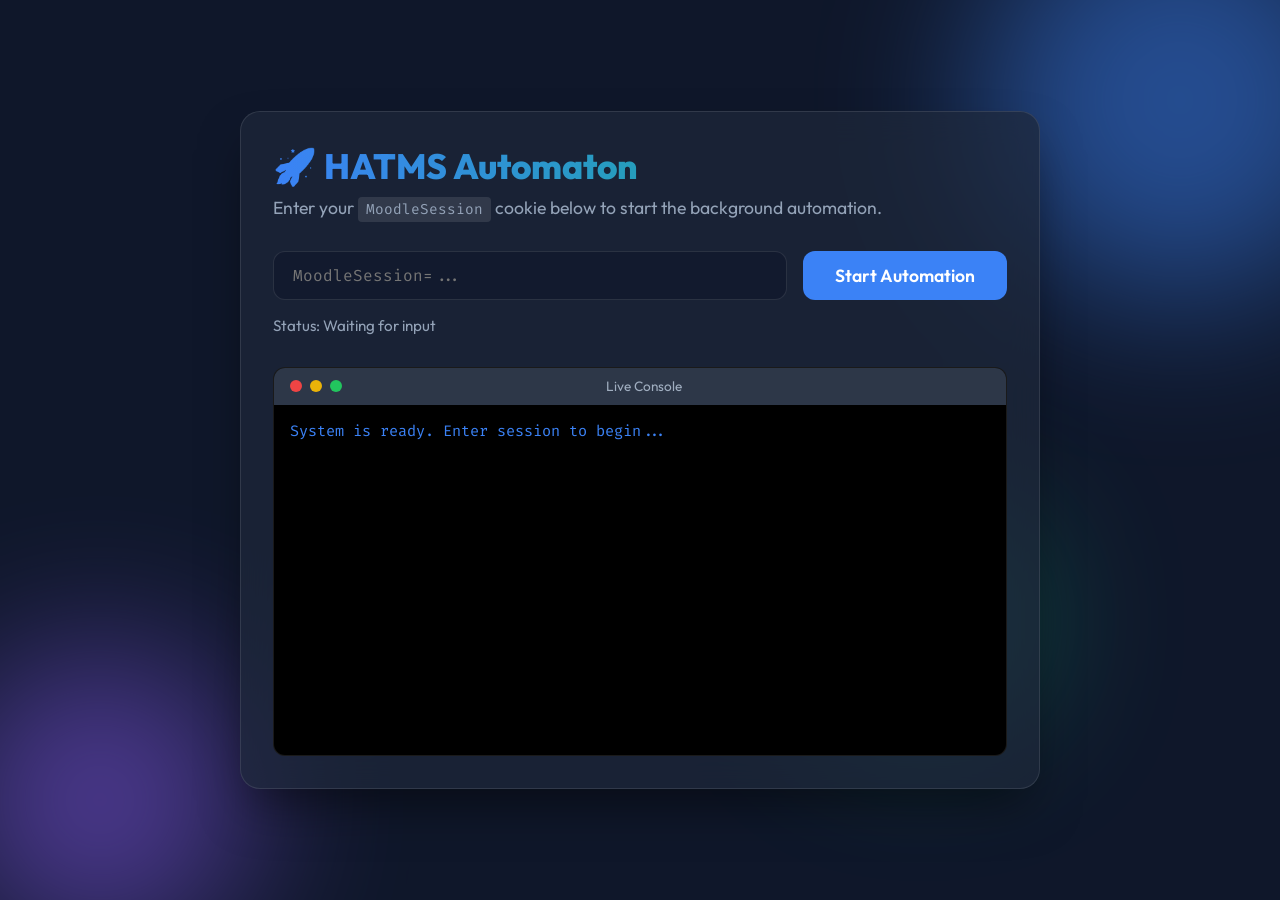
==== static/index.html @ 2408ff45 "feat: implement FastAPI web interface with streaming logs for HATMS automation" ====
<!doctype html>
<html lang="en" dir="ltr">
  <head>
    <meta charset="UTF-8" />
    <meta name="viewport" content="width=device-width, initial-scale=1.0" />
    <title>HATMS Web</title>
    <link rel="stylesheet" href="/static/style.css" />
    <!-- Google Fonts for modern look -->
    <link
      href="https://fonts.googleapis.com/css2?family=Outfit:wght@400;600;800&family=Fira+Code:wght@400;600&display=swap"
      rel="stylesheet" />
  </head>
  <body>
    <div class="background-shapes">
      <div class="shape shape-1"></div>
      <div class="shape shape-2"></div>
      <div class="shape shape-3"></div>
    </div>

    <main class="glass-container container">
      <header class="header">
        <h1>🚀 HATMS Automaton</h1>
        <p>
          Enter your <span class="monospaced">MoodleSession</span> cookie below to start the background automation.
        </p>
      </header>

      <section class="controls">
        <div class="input-group">
          <input
            type="text"
            id="cookie-input"
            placeholder="MoodleSession=..."
            autocomplete="off" />
          <button id="start-btn" class="btn primary-btn">
            <span class="btn-text">Start Automation</span>
            <span class="btn-loader hidden">...</span>
          </button>
        </div>
        <div id="status-indicator" class="status-indicator">
          Status: Waiting for input
        </div>
      </section>

      <section class="terminal-container">
        <div class="terminal-header">
          <div class="mac-btns">
            <span class="mac-btn close"></span>
            <span class="mac-btn min"></span>
            <span class="mac-btn max"></span>
          </div>
          <div class="terminal-title">Live Console</div>
        </div>
        <div class="terminal-body" id="terminal-body">
          <div class="log-line welcome-msg">System is ready. Enter session to begin...</div>
        </div>
      </section>
    </main>

    <script src="/static/app.js"></script>
  </body>
</html>
---- static/style.css ----
:root {
    --primary-clr: #3b82f6;
    --primary-hover: #2563eb;
    --bg-dark: #0f172a;
    --bg-card: rgba(30, 41, 59, 0.7);
    --border-color: rgba(255, 255, 255, 0.1);
    --text-primary: #f8fafc;
    --text-secondary: #94a3b8;
    --terminal-bg: #000000;
    --terminal-text: #10b981;
    
    --blur-intensity: blur(16px);
}

* {
    box-sizing: border-box;
    margin: 0;
    padding: 0;
}

body {
    font-family: 'Outfit', sans-serif;
    background-color: var(--bg-dark);
    color: var(--text-primary);
    min-height: 100vh;
    display: flex;
    align-items: center;
    justify-content: center;
    overflow-x: hidden;
    position: relative;
}

/* Dynamic Animated Background Shapes */
.background-shapes {
    position: absolute;
    top: 0;
    left: 0;
    width: 100%;
    height: 100%;
    overflow: hidden;
    z-index: -1;
}

.shape {
    position: absolute;
    border-radius: 50%;
    filter: blur(80px);
    opacity: 0.5;
    animation: float 15s infinite alternate ease-in-out;
}

.shape-1 {
    width: 400px;
    height: 400px;
    background: #3b82f6;
    top: -100px;
    right: -100px;
    animation-delay: 0s;
}

.shape-2 {
    width: 300px;
    height: 300px;
    background: #8b5cf6;
    bottom: -50px;
    left: -50px;
    animation-delay: -5s;
}

.shape-3 {
    width: 200px;
    height: 200px;
    background: #10b981;
    bottom: 20%;
    right: 20%;
    animation-duration: 20s;
}

@keyframes float {
    0% { transform: translateY(0) translateX(0); }
    100% { transform: translateY(30px) translateX(-30px); }
}

/* Glassmorphism Container */
.container {
    width: 90%;
    max-width: 800px;
    background: var(--bg-card);
    backdrop-filter: var(--blur-intensity);
    -webkit-backdrop-filter: var(--blur-intensity);
    border: 1px solid var(--border-color);
    border-radius: 20px;
    padding: 2rem;
    box-shadow: 0 25px 50px -12px rgba(0, 0, 0, 0.5);
    margin: 2rem 0;
}

.header h1 {
    font-size: 2.2rem;
    font-weight: 800;
    margin-bottom: 0.5rem;
    background: linear-gradient(to right, #3b82f6, #10b981);
    -webkit-background-clip: text;
    -webkit-text-fill-color: transparent;
}

.header p {
    color: var(--text-secondary);
    font-size: 1.1rem;
    margin-bottom: 2rem;
}

.monospaced {
    font-family: 'Fira Code', monospace;
    background: rgba(255, 255, 255, 0.1);
    padding: 0.2rem 0.5rem;
    border-radius: 4px;
    font-size: 0.9rem;
}

/* Controls */
.input-group {
    display: flex;
    gap: 1rem;
    margin-bottom: 1rem;
}

input {
    flex-grow: 1;
    background: rgba(15, 23, 42, 0.6);
    border: 1px solid var(--border-color);
    border-radius: 12px;
    padding: 0.8rem 1.2rem;
    color: var(--text-primary);
    font-family: 'Fira Code', monospace;
    font-size: 1rem;
    outline: none;
    transition: all 0.3s ease;
}

input:focus {
    border-color: var(--primary-clr);
    box-shadow: 0 0 0 3px rgba(59, 130, 246, 0.3);
}

.btn {
    background: var(--primary-clr);
    color: white;
    border: none;
    border-radius: 12px;
    padding: 0 2rem;
    font-size: 1.1rem;
    font-family: 'Outfit', sans-serif;
    font-weight: 600;
    cursor: pointer;
    transition: all 0.3s ease;
    display: flex;
    align-items: center;
    justify-content: center;
}

.btn:hover {
    background: var(--primary-hover);
    transform: translateY(-2px);
    box-shadow: 0 10px 15px -3px rgba(59, 130, 246, 0.4);
}

.btn:active {
    transform: translateY(0);
}

.btn:disabled {
    opacity: 0.7;
    cursor: not-allowed;
    transform: none;
}

.hidden {
    display: none;
}

.status-indicator {
    font-size: 0.95rem;
    color: var(--text-secondary);
    display: flex;
    align-items: center;
    gap: 8px;
}

/* Terminal */
.terminal-container {
    margin-top: 2rem;
    background: var(--terminal-bg);
    border-radius: 12px;
    border: 1px solid var(--border-color);
    overflow: hidden;
    position: relative;
    box-shadow: inset 0 2px 15px rgba(0,0,0,0.5);
}

.terminal-header {
    background: #2d3748;
    padding: 0.6rem 1rem;
    display: flex;
    align-items: center;
}

.mac-btns {
    display: flex;
    gap: 8px;
}

.mac-btn {
    width: 12px;
    height: 12px;
    border-radius: 50%;
}
.mac-btn.close { background: #ef4444; }
.mac-btn.min { background: #eab308; }
.mac-btn.max { background: #22c55e; }

.terminal-title {
    flex-grow: 1;
    text-align: center;
    font-size: 0.85rem;
    color: #a0aec0;
    margin-right: 44px; /* offset for btns to perfectly center */
}

.terminal-body {
    padding: 1rem;
    height: 350px;
    overflow-y: auto;
    font-family: 'Fira Code', monospace;
    font-size: 0.95rem;
    color: var(--terminal-text);
    direction: ltr; /* Logs are usually LTR friendly */
    text-align: left;
    scroll-behavior: smooth;
}

.terminal-body::-webkit-scrollbar {
    width: 8px;
}
.terminal-body::-webkit-scrollbar-track {
    background: transparent;
}
.terminal-body::-webkit-scrollbar-thumb {
    background: rgba(255, 255, 255, 0.2);
    border-radius: 4px;
}
.terminal-body::-webkit-scrollbar-thumb:hover {
    background: rgba(255, 255, 255, 0.4);
}

.log-line {
    margin-bottom: 4px;
    line-height: 1.4;
    word-break: break-all;
}

.welcome-msg {
    color: #3b82f6;
}

.log-error {
    color: #ef4444;
}

.log-success {
    color: #22c55e;
}

/* Small loading pulse */
@keyframes pulse {
    0%, 100% { opacity: 1; }
    50% { opacity: 0.5; }
}
.pulsing {
    animation: pulse 1.5s cubic-bezier(0.4, 0, 0.6, 1) infinite;
    color: #3b82f6;
}
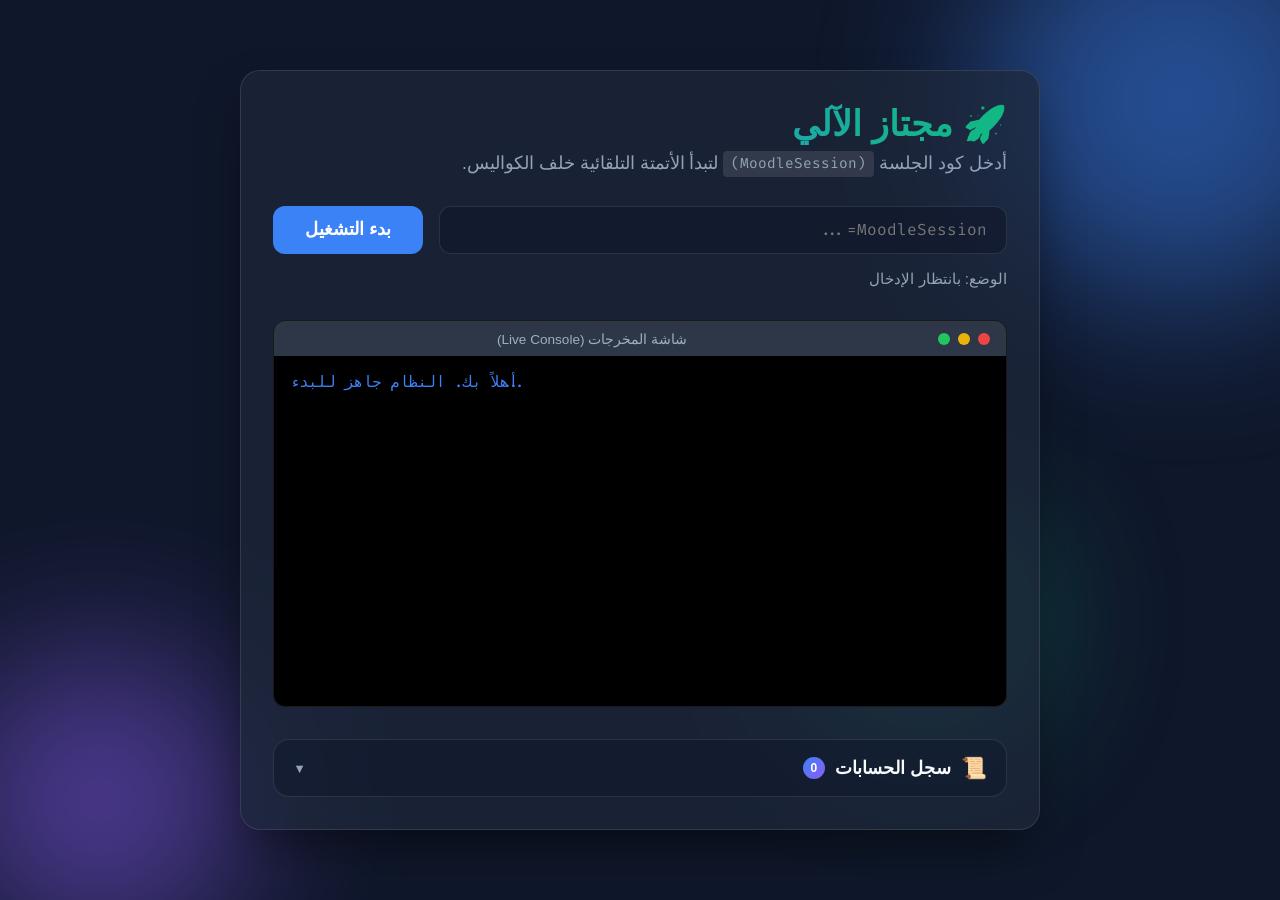
==== commit f157da3c: "feat: implement persistent account automation history with local storage and UI toggle" ====
--- a/static/index.html
+++ b/static/index.html
@@ -1,13 +1,12 @@
 <!doctype html>
-<html lang="en" dir="ltr">
+<html lang="ar" dir="rtl">
   <head>
     <meta charset="UTF-8" />
     <meta name="viewport" content="width=device-width, initial-scale=1.0" />
     <title>HATMS Web</title>
     <link rel="stylesheet" href="/static/style.css" />
-    <!-- Google Fonts for modern look -->
     <link
-      href="https://fonts.googleapis.com/css2?family=Outfit:wght@400;600;800&family=Fira+Code:wght@400;600&display=swap"
+      href="https://fonts.googleapis.com/css2?family=Cairo:wght@400;600;800&family=Fira+Code:wght@400;600&display=swap"
       rel="stylesheet" />
   </head>
   <body>
@@ -19,9 +18,10 @@
 
     <main class="glass-container container">
       <header class="header">
-        <h1>🚀 HATMS Automaton</h1>
+        <h1>🚀 مجتاز الآلي</h1>
         <p>
-          Enter your <span class="monospaced">MoodleSession</span> cookie below to start the background automation.
+          أدخل كود الجلسة <span class="monospaced">(MoodleSession)</span> لتبدأ
+          الأتمتة التلقائية خلف الكواليس.
         </p>
       </header>
 
@@ -33,12 +33,12 @@
             placeholder="MoodleSession=..."
             autocomplete="off" />
           <button id="start-btn" class="btn primary-btn">
-            <span class="btn-text">Start Automation</span>
+            <span class="btn-text">بدء التشغيل</span>
             <span class="btn-loader hidden">...</span>
           </button>
         </div>
         <div id="status-indicator" class="status-indicator">
-          Status: Waiting for input
+          الوضع: بانتظار الإدخال
         </div>
       </section>
 
@@ -49,10 +49,32 @@
             <span class="mac-btn min"></span>
             <span class="mac-btn max"></span>
           </div>
-          <div class="terminal-title">Live Console</div>
+          <div class="terminal-title">شاشة المخرجات (Live Console)</div>
         </div>
         <div class="terminal-body" id="terminal-body">
-          <div class="log-line welcome-msg">System is ready. Enter session to begin...</div>
+          <div class="log-line welcome-msg">أهلاً بك. النظام جاهز للبدء...</div>
+        </div>
+      </section>
+
+      <!-- ═══ History Section ═══ -->
+      <section class="history-section">
+        <div class="history-header" id="history-toggle">
+          <div class="history-title-area">
+            <span class="history-icon">📜</span>
+            <h2 class="history-title">سجل الحسابات</h2>
+            <span class="history-badge" id="history-count">0</span>
+          </div>
+          <span class="history-chevron">▼</span>
+        </div>
+        <div class="history-content collapsed" id="history-content">
+          <div id="history-empty" class="history-empty">
+            <span class="empty-icon">📭</span>
+            <p>لا يوجد سجل بعد. ابدأ أول أتمتة!</p>
+          </div>
+          <div id="history-list" class="history-list"></div>
+          <button id="clear-history-btn" class="btn danger-btn hidden">
+            🗑️ مسح الكل
+          </button>
         </div>
       </section>
     </main>
--- a/static/style.css
+++ b/static/style.css
@@ -280,3 +280,323 @@
     animation: pulse 1.5s cubic-bezier(0.4, 0, 0.6, 1) infinite;
     color: #3b82f6;
 }
+
+
+/* ═══════════════════════════════════════════════════════
+   HISTORY SECTION
+   ═══════════════════════════════════════════════════════ */
+
+.history-section {
+    margin-top: 2rem;
+    border-radius: 16px;
+    border: 1px solid var(--border-color);
+    overflow: hidden;
+    background: rgba(15, 23, 42, 0.5);
+}
+
+.history-header {
+    display: flex;
+    align-items: center;
+    justify-content: space-between;
+    padding: 1rem 1.2rem;
+    cursor: pointer;
+    transition: background 0.3s ease;
+    user-select: none;
+}
+
+.history-header:hover {
+    background: rgba(255, 255, 255, 0.04);
+}
+
+.history-title-area {
+    display: flex;
+    align-items: center;
+    gap: 10px;
+}
+
+.history-icon {
+    font-size: 1.3rem;
+}
+
+.history-title {
+    font-size: 1.1rem;
+    font-weight: 600;
+    color: var(--text-primary);
+    margin: 0;
+}
+
+.history-badge {
+    background: linear-gradient(135deg, #3b82f6, #8b5cf6);
+    color: white;
+    font-size: 0.75rem;
+    font-weight: 700;
+    min-width: 22px;
+    height: 22px;
+    border-radius: 11px;
+    display: flex;
+    align-items: center;
+    justify-content: center;
+    padding: 0 6px;
+}
+
+.history-chevron {
+    color: var(--text-secondary);
+    font-size: 0.8rem;
+    transition: transform 0.3s ease;
+}
+
+.history-header.open .history-chevron {
+    transform: rotate(180deg);
+}
+
+/* Collapsible content */
+.history-content {
+    max-height: 600px;
+    overflow-y: auto;
+    transition: max-height 0.4s cubic-bezier(0.4, 0, 0.2, 1),
+                padding 0.4s cubic-bezier(0.4, 0, 0.2, 1),
+                opacity 0.3s ease;
+    padding: 0 1.2rem 1.2rem;
+    opacity: 1;
+}
+
+.history-content.collapsed {
+    max-height: 0;
+    padding: 0 1.2rem;
+    opacity: 0;
+    overflow: hidden;
+}
+
+.history-content::-webkit-scrollbar {
+    width: 6px;
+}
+.history-content::-webkit-scrollbar-track {
+    background: transparent;
+}
+.history-content::-webkit-scrollbar-thumb {
+    background: rgba(255, 255, 255, 0.15);
+    border-radius: 3px;
+}
+
+/* Empty state */
+.history-empty {
+    text-align: center;
+    padding: 2rem 1rem;
+    color: var(--text-secondary);
+}
+
+.empty-icon {
+    font-size: 2.5rem;
+    display: block;
+    margin-bottom: 0.5rem;
+}
+
+.history-empty p {
+    font-size: 0.95rem;
+    opacity: 0.7;
+}
+
+/* History list */
+.history-list {
+    display: flex;
+    flex-direction: column;
+    gap: 10px;
+}
+
+/* Individual history item */
+.history-item {
+    background: rgba(30, 41, 59, 0.6);
+    border: 1px solid rgba(255, 255, 255, 0.06);
+    border-radius: 12px;
+    padding: 0.85rem 1rem;
+    transition: all 0.3s ease;
+    animation: slideIn 0.35s ease;
+}
+
+.history-item:hover {
+    background: rgba(30, 41, 59, 0.9);
+    border-color: rgba(255, 255, 255, 0.12);
+    transform: translateX(-3px);
+}
+
+.history-item.history-success {
+    border-right: 3px solid #22c55e;
+}
+
+.history-item.history-fail {
+    border-right: 3px solid #ef4444;
+}
+
+.history-item-top {
+    display: flex;
+    justify-content: space-between;
+    align-items: center;
+    margin-bottom: 6px;
+}
+
+.history-name {
+    display: flex;
+    align-items: center;
+    gap: 8px;
+}
+
+.history-status-icon {
+    font-size: 0.9rem;
+}
+
+.history-account-name {
+    font-weight: 600;
+    font-size: 1rem;
+    color: var(--text-primary);
+}
+
+.history-date {
+    font-size: 0.78rem;
+    color: var(--text-secondary);
+    font-family: 'Fira Code', monospace;
+    opacity: 0.7;
+    direction: ltr;
+}
+
+.history-item-bottom {
+    display: flex;
+    justify-content: space-between;
+    align-items: center;
+}
+
+.history-session {
+    display: flex;
+    align-items: center;
+    gap: 6px;
+    direction: ltr;
+}
+
+.session-label {
+    font-size: 0.78rem;
+    color: var(--text-secondary);
+    opacity: 0.6;
+}
+
+.session-value {
+    font-family: 'Fira Code', monospace;
+    font-size: 0.78rem;
+    color: #8b5cf6;
+    background: rgba(139, 92, 246, 0.1);
+    padding: 2px 8px;
+    border-radius: 6px;
+    letter-spacing: 0.5px;
+}
+
+/* History action buttons */
+.history-action-btn {
+    background: none;
+    border: 1px solid transparent;
+    border-radius: 8px;
+    padding: 4px 6px;
+    font-size: 0.85rem;
+    cursor: pointer;
+    transition: all 0.2s ease;
+    line-height: 1;
+}
+
+.history-action-btn:hover {
+    background: rgba(255, 255, 255, 0.08);
+    border-color: rgba(255, 255, 255, 0.1);
+    transform: scale(1.15);
+}
+
+/* Danger button for clear all */
+.danger-btn {
+    background: rgba(239, 68, 68, 0.15);
+    color: #ef4444;
+    border: 1px solid rgba(239, 68, 68, 0.25);
+    width: 100%;
+    margin-top: 12px;
+    padding: 0.6rem 1rem;
+    font-size: 0.9rem;
+    gap: 6px;
+}
+
+.danger-btn:hover {
+    background: rgba(239, 68, 68, 0.3);
+    border-color: rgba(239, 68, 68, 0.5);
+    box-shadow: 0 4px 12px rgba(239, 68, 68, 0.2);
+    transform: translateY(-1px);
+}
+
+/* Animations */
+@keyframes slideIn {
+    from {
+        opacity: 0;
+        transform: translateY(-10px);
+    }
+    to {
+        opacity: 1;
+        transform: translateY(0);
+    }
+}
+
+@keyframes slideOut {
+    to {
+        opacity: 0;
+        transform: translateX(30px);
+        max-height: 0;
+        padding: 0;
+        margin: 0;
+        border: 0;
+    }
+}
+
+
+/* Mobile Responsiveness */
+@media (max-width: 650px) {
+    .container {
+        padding: 1.5rem;
+        margin: 1rem 0;
+        width: 95%;
+    }
+    
+    .header h1 {
+        font-size: 1.75rem;
+    }
+    
+    .header p {
+        font-size: 0.95rem;
+    }
+    
+    .input-group {
+        flex-direction: column;
+        gap: 0.5rem;
+    }
+    
+    .btn {
+        width: 100%;
+        padding: 0.8rem 0;
+    }
+    
+    .terminal-body {
+        height: 250px;
+        font-size: 0.85rem;
+    }
+    
+    .terminal-title {
+        margin-right: 0;
+        padding-right: 15px;
+    }
+
+    .history-item-top {
+        flex-direction: column;
+        align-items: flex-start;
+        gap: 4px;
+    }
+
+    .history-item-bottom {
+        flex-direction: column;
+        align-items: flex-start;
+        gap: 8px;
+    }
+
+    .history-session {
+        flex-wrap: wrap;
+    }
+}
